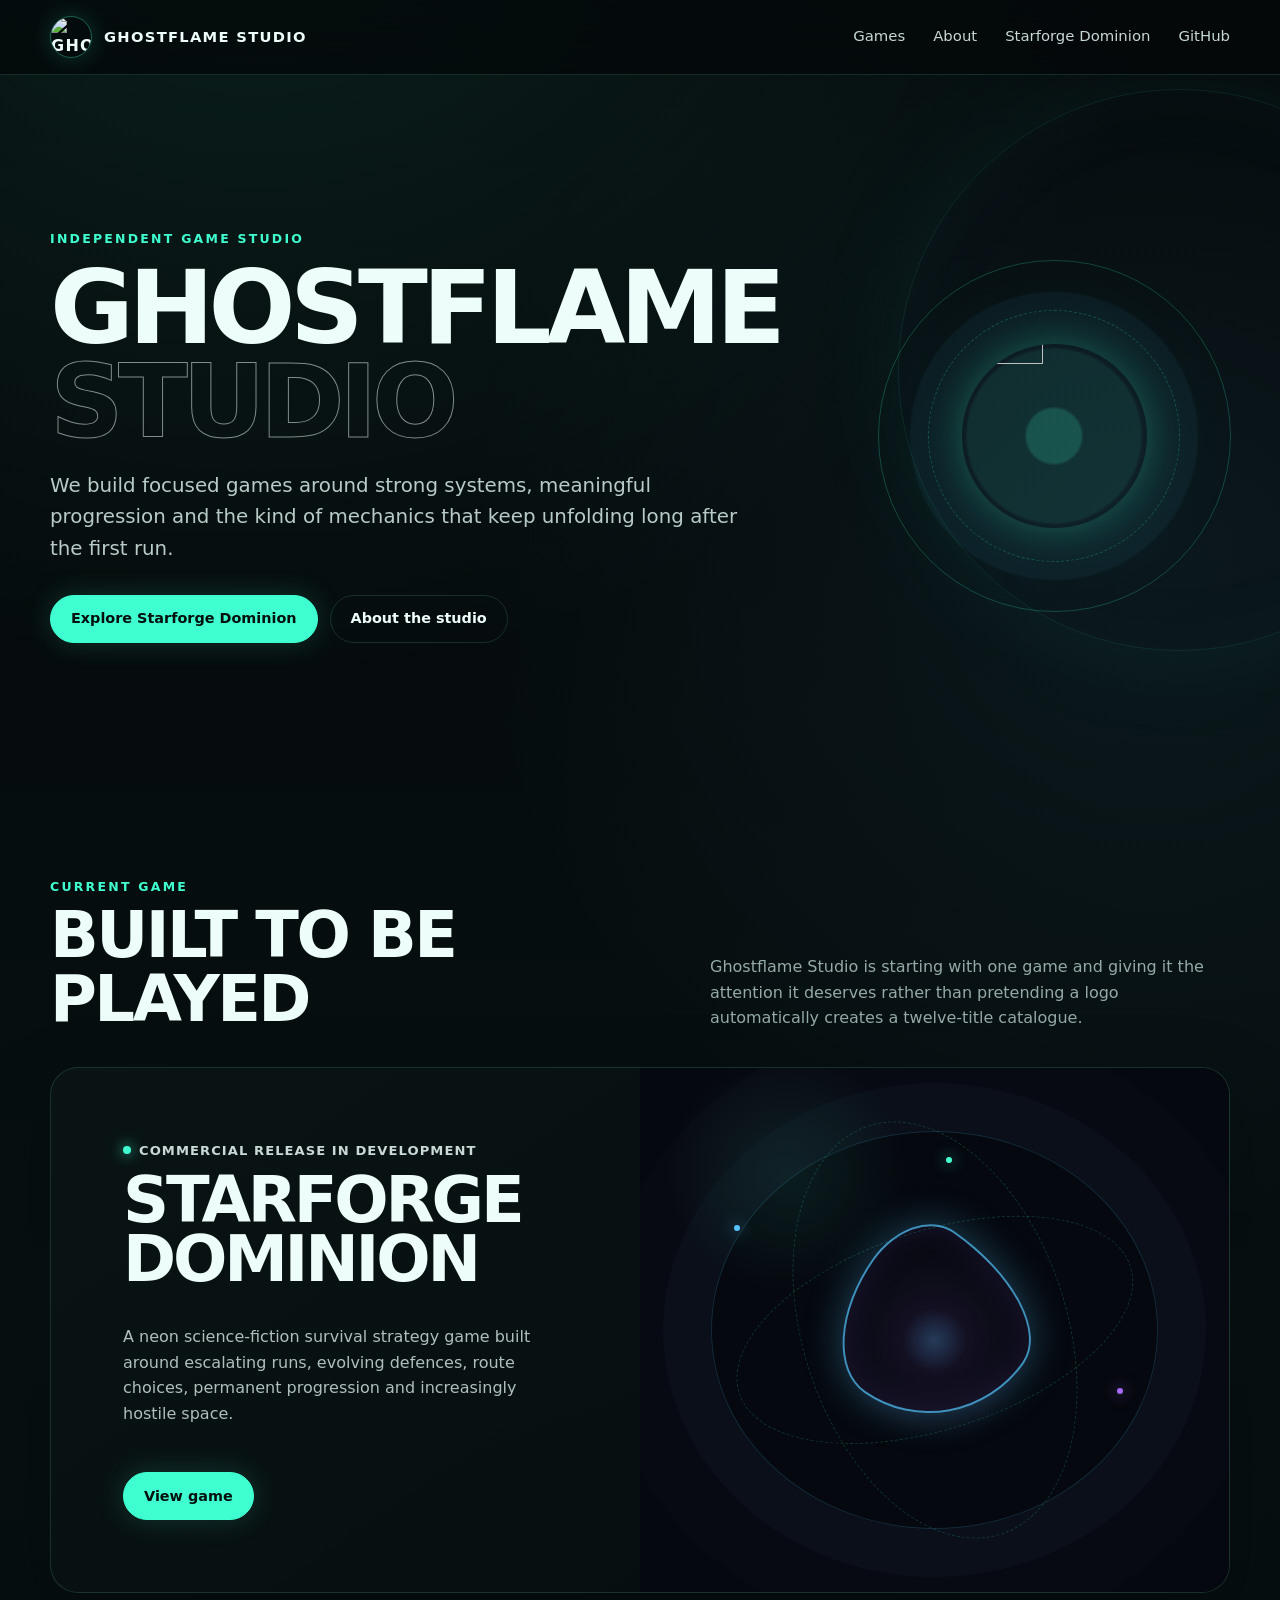
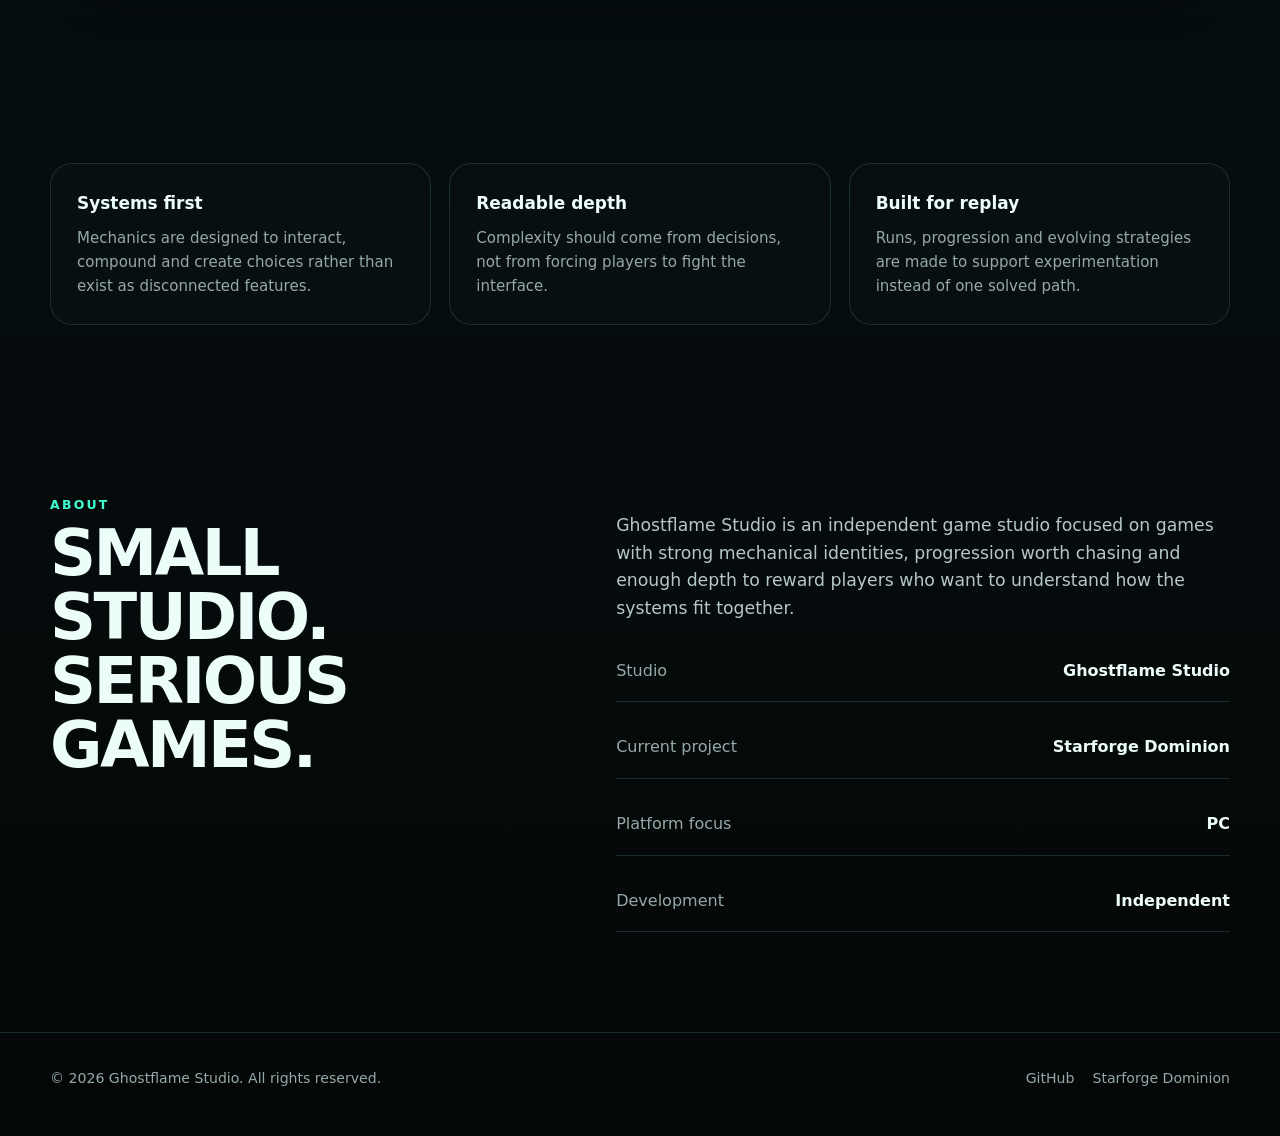
==== index.html @ c93c49a0 "Build Ghostflame Studio homepage" ====
<!doctype html>
<html lang="en-GB">
<head>
  <meta charset="utf-8">
  <meta name="viewport" content="width=device-width, initial-scale=1">
  <meta name="description" content="Ghostflame Studio is an independent game studio creating deep, systems-driven games. Explore Starforge Dominion and future releases.">
  <meta name="theme-color" content="#050809">
  <meta property="og:title" content="Ghostflame Studio">
  <meta property="og:description" content="Independent game studio creating deep, systems-driven games.">
  <meta property="og:type" content="website">
  <meta property="og:url" content="https://ghostflamestudio.github.io/">
  <title>Ghostflame Studio</title>
  <link rel="stylesheet" href="/styles.css">
</head>
<body>
  <header class="site-header">
    <div class="wrap nav">
      <a class="brand" href="/" aria-label="Ghostflame Studio home">
        <img src="https://avatars.githubusercontent.com/u/135355105?v=4" alt="Ghostflame Studio logo">
        <span>Ghostflame Studio</span>
      </a>
      <button class="nav-toggle" type="button" aria-label="Toggle navigation" aria-expanded="false">☰</button>
      <nav class="nav-links" aria-label="Primary navigation">
        <a href="#games">Games</a>
        <a href="#about">About</a>
        <a href="/starforge-dominion/">Starforge Dominion</a>
        <a href="https://github.com/ghostflamestudio">GitHub</a>
      </nav>
    </div>
  </header>

  <main>
    <section class="hero">
      <div class="wrap hero-grid">
        <div>
          <div class="eyebrow">Independent game studio</div>
          <h1>Ghostflame<br><span>Studio</span></h1>
          <p class="lead">We build focused games around strong systems, meaningful progression and the kind of mechanics that keep unfolding long after the first run.</p>
          <div class="actions">
            <a class="btn btn-primary" href="/starforge-dominion/">Explore Starforge Dominion</a>
            <a class="btn btn-ghost" href="#about">About the studio</a>
          </div>
        </div>
        <div class="flame-orb" aria-hidden="true">
          <img src="https://avatars.githubusercontent.com/u/135355105?v=4" alt="">
        </div>
      </div>
    </section>

    <section class="section" id="games">
      <div class="wrap">
        <div class="section-head">
          <div>
            <div class="eyebrow">Current game</div>
            <h2>Built to be played</h2>
          </div>
          <p>Ghostflame Studio is starting with one game and giving it the attention it deserves rather than pretending a logo automatically creates a twelve-title catalogue.</p>
        </div>

        <article class="game-card">
          <div class="game-card-copy">
            <span class="status">Commercial release in development</span>
            <h3>Starforge<br>Dominion</h3>
            <p>A neon science-fiction survival strategy game built around escalating runs, evolving defences, route choices, permanent progression and increasingly hostile space.</p>
            <div class="actions">
              <a class="btn btn-primary" href="/starforge-dominion/">View game</a>
            </div>
          </div>
          <div class="starforge-visual" aria-label="Abstract Starforge Dominion core visual">
            <div class="orbit one"></div>
            <div class="orbit two"></div>
            <span class="spark s1"></span>
            <span class="spark s2"></span>
            <span class="spark s3"></span>
          </div>
        </article>
      </div>
    </section>

    <section class="section-tight">
      <div class="wrap pillars">
        <div class="pillar">
          <strong>Systems first</strong>
          <p>Mechanics are designed to interact, compound and create choices rather than exist as disconnected features.</p>
        </div>
        <div class="pillar">
          <strong>Readable depth</strong>
          <p>Complexity should come from decisions, not from forcing players to fight the interface.</p>
        </div>
        <div class="pillar">
          <strong>Built for replay</strong>
          <p>Runs, progression and evolving strategies are made to support experimentation instead of one solved path.</p>
        </div>
      </div>
    </section>

    <section class="section" id="about">
      <div class="wrap about-grid">
        <div>
          <div class="eyebrow">About</div>
          <div class="section-head" style="margin-bottom:0">
            <h2>Small studio.<br>Serious games.</h2>
          </div>
        </div>
        <div>
          <p class="about-copy">Ghostflame Studio is an independent game studio focused on games with strong mechanical identities, progression worth chasing and enough depth to reward players who want to understand how the systems fit together.</p>
          <div class="fact-list">
            <div class="fact"><span>Studio</span><strong>Ghostflame Studio</strong></div>
            <div class="fact"><span>Current project</span><strong>Starforge Dominion</strong></div>
            <div class="fact"><span>Platform focus</span><strong>PC</strong></div>
            <div class="fact"><span>Development</span><strong>Independent</strong></div>
          </div>
        </div>
      </div>
    </section>
  </main>

  <footer class="footer">
    <div class="wrap footer-row">
      <div>© <span data-year></span> Ghostflame Studio. All rights reserved.</div>
      <div class="footer-links">
        <a href="https://github.com/ghostflamestudio">GitHub</a>
        <a href="/starforge-dominion/">Starforge Dominion</a>
      </div>
    </div>
  </footer>

  <script src="/script.js"></script>
</body>
</html>
---- styles.css ----
:root {
  --bg: #050809;
  --bg-soft: #0a1112;
  --panel: rgba(10, 20, 20, 0.78);
  --panel-strong: #0d1718;
  --text: #edfdf9;
  --muted: #95aaa6;
  --line: rgba(126, 255, 223, 0.14);
  --flame: #3fffd0;
  --flame-2: #16cdb0;
  --blue: #55c6ff;
  --violet: #a76bff;
  --danger: #ff5a87;
  --max: 1180px;
  --radius: 22px;
}

* { box-sizing: border-box; }
html { scroll-behavior: smooth; }
body {
  margin: 0;
  color: var(--text);
  background:
    radial-gradient(circle at 20% -10%, rgba(63,255,208,.12), transparent 30%),
    radial-gradient(circle at 90% 20%, rgba(85,198,255,.07), transparent 28%),
    linear-gradient(180deg, #040708 0%, #071011 48%, #040708 100%);
  font-family: Inter, ui-sans-serif, system-ui, -apple-system, BlinkMacSystemFont, "Segoe UI", sans-serif;
  line-height: 1.6;
  min-height: 100vh;
}

body::before {
  content: "";
  position: fixed;
  inset: 0;
  pointer-events: none;
  opacity: .22;
  background-image:
    linear-gradient(rgba(255,255,255,.025) 1px, transparent 1px),
    linear-gradient(90deg, rgba(255,255,255,.018) 1px, transparent 1px);
  background-size: 42px 42px;
  mask-image: linear-gradient(to bottom, rgba(0,0,0,.8), transparent 85%);
}

a { color: inherit; text-decoration: none; }
img { max-width: 100%; display: block; }
button, a { -webkit-tap-highlight-color: transparent; }

.wrap { width: min(calc(100% - 38px), var(--max)); margin: 0 auto; }

.site-header {
  position: sticky;
  top: 0;
  z-index: 50;
  background: rgba(5, 8, 9, .78);
  backdrop-filter: blur(18px);
  border-bottom: 1px solid var(--line);
}

.nav {
  min-height: 74px;
  display: flex;
  align-items: center;
  justify-content: space-between;
  gap: 24px;
}

.brand { display: flex; align-items: center; gap: 12px; font-weight: 800; letter-spacing: .08em; text-transform: uppercase; }
.brand img {
  width: 42px; height: 42px; object-fit: cover; border-radius: 50%;
  border: 1px solid rgba(63,255,208,.35);
  box-shadow: 0 0 24px rgba(63,255,208,.18);
}
.brand span { font-size: .92rem; }

.nav-links { display: flex; align-items: center; gap: 28px; color: #c7d8d4; font-size: .93rem; }
.nav-links a { transition: color .2s ease; }
.nav-links a:hover, .nav-links a:focus-visible { color: var(--flame); }
.nav-toggle { display: none; border: 0; background: transparent; color: var(--text); font-size: 1.5rem; }

.hero {
  min-height: 78vh;
  display: grid;
  place-items: center;
  position: relative;
  overflow: clip;
  padding: 96px 0 76px;
}
.hero::after {
  content: "";
  position: absolute;
  width: 560px; height: 560px;
  right: -180px; top: 2%;
  border-radius: 50%;
  border: 1px solid rgba(63,255,208,.10);
  box-shadow: 0 0 120px rgba(63,255,208,.06), inset 0 0 100px rgba(85,198,255,.03);
}
.hero-grid { display: grid; grid-template-columns: 1.15fr .85fr; gap: 64px; align-items: center; position: relative; z-index: 2; }
.eyebrow { color: var(--flame); font-size: .78rem; font-weight: 800; letter-spacing: .18em; text-transform: uppercase; }
.hero h1, .game-hero h1 {
  margin: 12px 0 20px;
  font-size: clamp(3.2rem, 8vw, 7.2rem);
  line-height: .92;
  letter-spacing: -.055em;
  text-transform: uppercase;
}
.hero h1 span, .game-hero h1 span { color: transparent; -webkit-text-stroke: 1px rgba(237,253,249,.52); }
.lead { max-width: 690px; color: #b8cbc7; font-size: clamp(1.04rem, 1.7vw, 1.24rem); }
.actions { display: flex; flex-wrap: wrap; gap: 12px; margin-top: 30px; }
.btn {
  display: inline-flex; align-items: center; justify-content: center; gap: 10px;
  min-height: 48px; padding: 0 20px; border-radius: 999px;
  border: 1px solid var(--line); font-weight: 800; font-size: .9rem;
  transition: transform .2s ease, border-color .2s ease, background .2s ease, box-shadow .2s ease;
}
.btn:hover { transform: translateY(-2px); }
.btn-primary { background: var(--flame); color: #03100e; border-color: var(--flame); box-shadow: 0 0 28px rgba(63,255,208,.17); }
.btn-primary:hover { box-shadow: 0 0 40px rgba(63,255,208,.28); }
.btn-ghost:hover { border-color: rgba(63,255,208,.45); background: rgba(63,255,208,.05); }

.flame-orb {
  width: min(420px, 82vw); aspect-ratio: 1; margin: 0 auto; position: relative;
  border-radius: 50%;
  display: grid; place-items: center;
  background:
    radial-gradient(circle, rgba(63,255,208,.17) 0 9%, transparent 10%),
    radial-gradient(circle, rgba(63,255,208,.08) 0 29%, transparent 30%),
    radial-gradient(circle, rgba(85,198,255,.06) 0 48%, transparent 49%);
}
.flame-orb::before, .flame-orb::after {
  content: ""; position: absolute; border-radius: 50%; inset: 8%;
  border: 1px solid rgba(63,255,208,.22);
  animation: spin 16s linear infinite;
}
.flame-orb::after { inset: 20%; border-style: dashed; animation-direction: reverse; animation-duration: 11s; }
.flame-orb img {
  width: 44%; aspect-ratio: 1; object-fit: cover; border-radius: 50%; position: relative; z-index: 2;
  box-shadow: 0 0 42px rgba(63,255,208,.24), 0 0 110px rgba(63,255,208,.10);
}
@keyframes spin { to { transform: rotate(360deg); } }

.section { padding: 100px 0; }
.section-tight { padding: 70px 0; }
.section-head { display: flex; justify-content: space-between; align-items: end; gap: 24px; margin-bottom: 36px; }
.section-head h2 { margin: 6px 0 0; font-size: clamp(2.2rem, 5vw, 4rem); line-height: 1; letter-spacing: -.04em; text-transform: uppercase; }
.section-head p { max-width: 520px; color: var(--muted); margin: 0; }

.game-card {
  position: relative; overflow: hidden;
  border: 1px solid var(--line); border-radius: 28px;
  background: linear-gradient(145deg, rgba(10,20,20,.92), rgba(7,13,15,.95));
  display: grid; grid-template-columns: 1fr 1fr; min-height: 520px;
  box-shadow: 0 30px 80px rgba(0,0,0,.25);
}
.game-card-copy { padding: clamp(34px, 6vw, 72px); display: flex; flex-direction: column; justify-content: center; position: relative; z-index: 2; }
.game-card h3 { font-size: clamp(2.6rem, 5vw, 5.2rem); line-height: .93; letter-spacing: -.05em; margin: 10px 0 18px; text-transform: uppercase; }
.game-card p { color: #aebfbc; max-width: 560px; }
.status { display: inline-flex; align-items: center; gap: 8px; color: #c9d9d6; font-size: .82rem; font-weight: 750; letter-spacing: .08em; text-transform: uppercase; }
.status::before { content: ""; width: 8px; height: 8px; border-radius: 50%; background: var(--flame); box-shadow: 0 0 14px var(--flame); }

.starforge-visual {
  position: relative; min-height: 440px; overflow: hidden;
  background:
    radial-gradient(circle at 50% 52%, rgba(85,198,255,.22), transparent 8%),
    radial-gradient(circle at 50% 52%, rgba(167,107,255,.12), transparent 25%),
    radial-gradient(circle at 25% 20%, rgba(63,255,208,.09), transparent 20%),
    #05080e;
}
.starforge-visual::before {
  content: ""; position: absolute; width: 180px; height: 180px; border: 2px solid rgba(85,198,255,.72);
  border-radius: 28% 72% 62% 38% / 38% 37% 63% 62%; left: 50%; top: 50%; transform: translate(-50%, -50%) rotate(35deg);
  box-shadow: 0 0 40px rgba(85,198,255,.32), inset 0 0 36px rgba(167,107,255,.14);
}
.starforge-visual::after {
  content: ""; position: absolute; inset: 12%; border-radius: 50%; border: 1px solid rgba(85,198,255,.18);
  box-shadow: 0 0 0 48px rgba(85,198,255,.025), 0 0 0 108px rgba(167,107,255,.018);
}
.orbit { position: absolute; border: 1px dashed rgba(63,255,208,.18); border-radius: 50%; left: 50%; top: 50%; transform: translate(-50%,-50%) rotate(-18deg); }
.orbit.one { width: 70%; height: 38%; }
.orbit.two { width: 45%; height: 82%; }
.spark { position: absolute; width: 6px; height: 6px; border-radius: 50%; background: var(--blue); box-shadow: 0 0 16px var(--blue); }
.spark.s1 { left: 16%; top: 30%; }.spark.s2 { right: 18%; top: 61%; background: var(--violet); box-shadow: 0 0 16px var(--violet); }.spark.s3 { left: 52%; top: 17%; background: var(--flame); box-shadow: 0 0 16px var(--flame); }

.pillars { display: grid; grid-template-columns: repeat(3,1fr); gap: 18px; }
.pillar { border: 1px solid var(--line); background: rgba(10,18,19,.62); border-radius: var(--radius); padding: 26px; }
.pillar strong { display: block; font-size: 1.06rem; margin-bottom: 8px; }
.pillar p { color: var(--muted); margin: 0; font-size: .94rem; }

.about-grid { display: grid; grid-template-columns: .9fr 1.1fr; gap: 64px; align-items: start; }
.about-copy { color: #b6c8c4; font-size: 1.08rem; }
.fact-list { display: grid; gap: 14px; }
.fact { display: flex; justify-content: space-between; gap: 24px; padding: 18px 0; border-bottom: 1px solid var(--line); color: var(--muted); }
.fact strong { color: var(--text); }

.footer { border-top: 1px solid var(--line); padding: 34px 0 46px; color: var(--muted); font-size: .88rem; }
.footer-row { display: flex; justify-content: space-between; gap: 24px; align-items: center; }
.footer-links { display: flex; gap: 18px; }

/* Starforge page */
.game-body { background: radial-gradient(circle at 50% 0%, rgba(85,198,255,.09), transparent 35%), #04070b; }
.game-hero { position: relative; overflow: clip; min-height: 74vh; display: grid; align-items: center; padding: 100px 0 82px; }
.game-hero::before { content:""; position:absolute; inset:0; background: linear-gradient(90deg, rgba(4,7,11,.98) 0 43%, rgba(4,7,11,.58) 65%, rgba(4,7,11,.85) 100%); z-index:1; }
.game-hero .starfield { position: absolute; inset: 0; background:
  radial-gradient(circle at 78% 48%, rgba(85,198,255,.18), transparent 7%),
  radial-gradient(circle at 78% 48%, rgba(167,107,255,.13), transparent 20%),
  radial-gradient(circle at 87% 22%, rgba(63,255,208,.06), transparent 14%);
}
.game-hero .starfield::before { content:""; position:absolute; width:270px; height:270px; right:11%; top:31%; border:2px solid rgba(85,198,255,.45); border-radius:50%; box-shadow: 0 0 100px rgba(85,198,255,.15), inset 0 0 70px rgba(167,107,255,.08); }
.game-hero .wrap { position: relative; z-index: 2; }
.game-hero h1 { max-width: 830px; font-size: clamp(3.6rem, 9vw, 8.5rem); }
.game-hero .lead { max-width: 720px; }
.meta-row { display:flex; flex-wrap:wrap; gap:10px; margin-top:24px; }
.meta { border:1px solid rgba(85,198,255,.22); background:rgba(85,198,255,.045); color:#c5dff1; border-radius:999px; padding:8px 12px; font-size:.8rem; font-weight:760; letter-spacing:.04em; }

.feature-grid { display: grid; grid-template-columns: repeat(2,1fr); gap: 18px; }
.feature { min-height: 230px; border: 1px solid rgba(85,198,255,.14); border-radius: 24px; padding: 30px; background: linear-gradient(150deg, rgba(8,17,23,.8), rgba(9,11,19,.75)); }
.feature .num { color: var(--blue); font-size: .78rem; font-weight: 850; letter-spacing: .18em; }
.feature h3 { margin: 28px 0 10px; font-size: 1.45rem; }
.feature p { color: #99acb7; margin: 0; }

.economy { display:grid; grid-template-columns:repeat(2,1fr); gap:18px; }
.currency { border-radius:24px; padding:32px; border:1px solid var(--line); background:rgba(9,17,18,.72); }
.currency .label { font-size:.78rem; text-transform:uppercase; letter-spacing:.16em; color:var(--muted); }
.currency h3 { font-size:2rem; margin:8px 0 12px; }
.currency p { margin:0; color:#a9bbb8; }
.currency.salvage h3 { color:var(--flame); }
.currency.alloy h3 { color:var(--blue); }

.callout { border:1px solid rgba(85,198,255,.18); border-radius:28px; padding:clamp(34px,6vw,70px); background:
  radial-gradient(circle at 90% 20%, rgba(167,107,255,.11), transparent 30%),
  rgba(7,12,18,.8); }
.callout h2 { margin: 0 0 12px; font-size:clamp(2.2rem,5vw,4.5rem); text-transform:uppercase; line-height:1; letter-spacing:-.04em; }
.callout p { color:#a9bbc2; max-width:700px; }
.note { color:#7f9298; font-size:.85rem; margin-top:16px; }

@media (max-width: 900px) {
  .hero-grid, .game-card, .about-grid { grid-template-columns: 1fr; }
  .hero { padding-top: 72px; }
  .flame-orb { width: min(330px, 74vw); }
  .game-card .starforge-visual { order: -1; min-height: 340px; }
  .pillars { grid-template-columns: 1fr; }
  .feature-grid, .economy { grid-template-columns: 1fr; }
  .section-head { align-items: start; flex-direction: column; }
}

@media (max-width: 680px) {
  .nav-toggle { display: block; }
  .nav-links {
    position: absolute; left: 19px; right: 19px; top: 68px; padding: 18px;
    border: 1px solid var(--line); border-radius: 18px; background: rgba(5,10,11,.97);
    display: none; flex-direction: column; align-items: stretch; gap: 6px;
  }
  .nav-links.open { display: flex; }
  .nav-links a { padding: 10px 8px; }
  .brand span { font-size: .78rem; }
  .hero h1, .game-hero h1 { font-size: clamp(3rem, 17vw, 5rem); }
  .section { padding: 74px 0; }
  .game-card-copy { padding: 30px; }
  .footer-row { align-items: flex-start; flex-direction: column; }
}

@media (prefers-reduced-motion: reduce) {
  *, *::before, *::after { scroll-behavior: auto !important; animation-duration: .001ms !important; animation-iteration-count: 1 !important; }
}
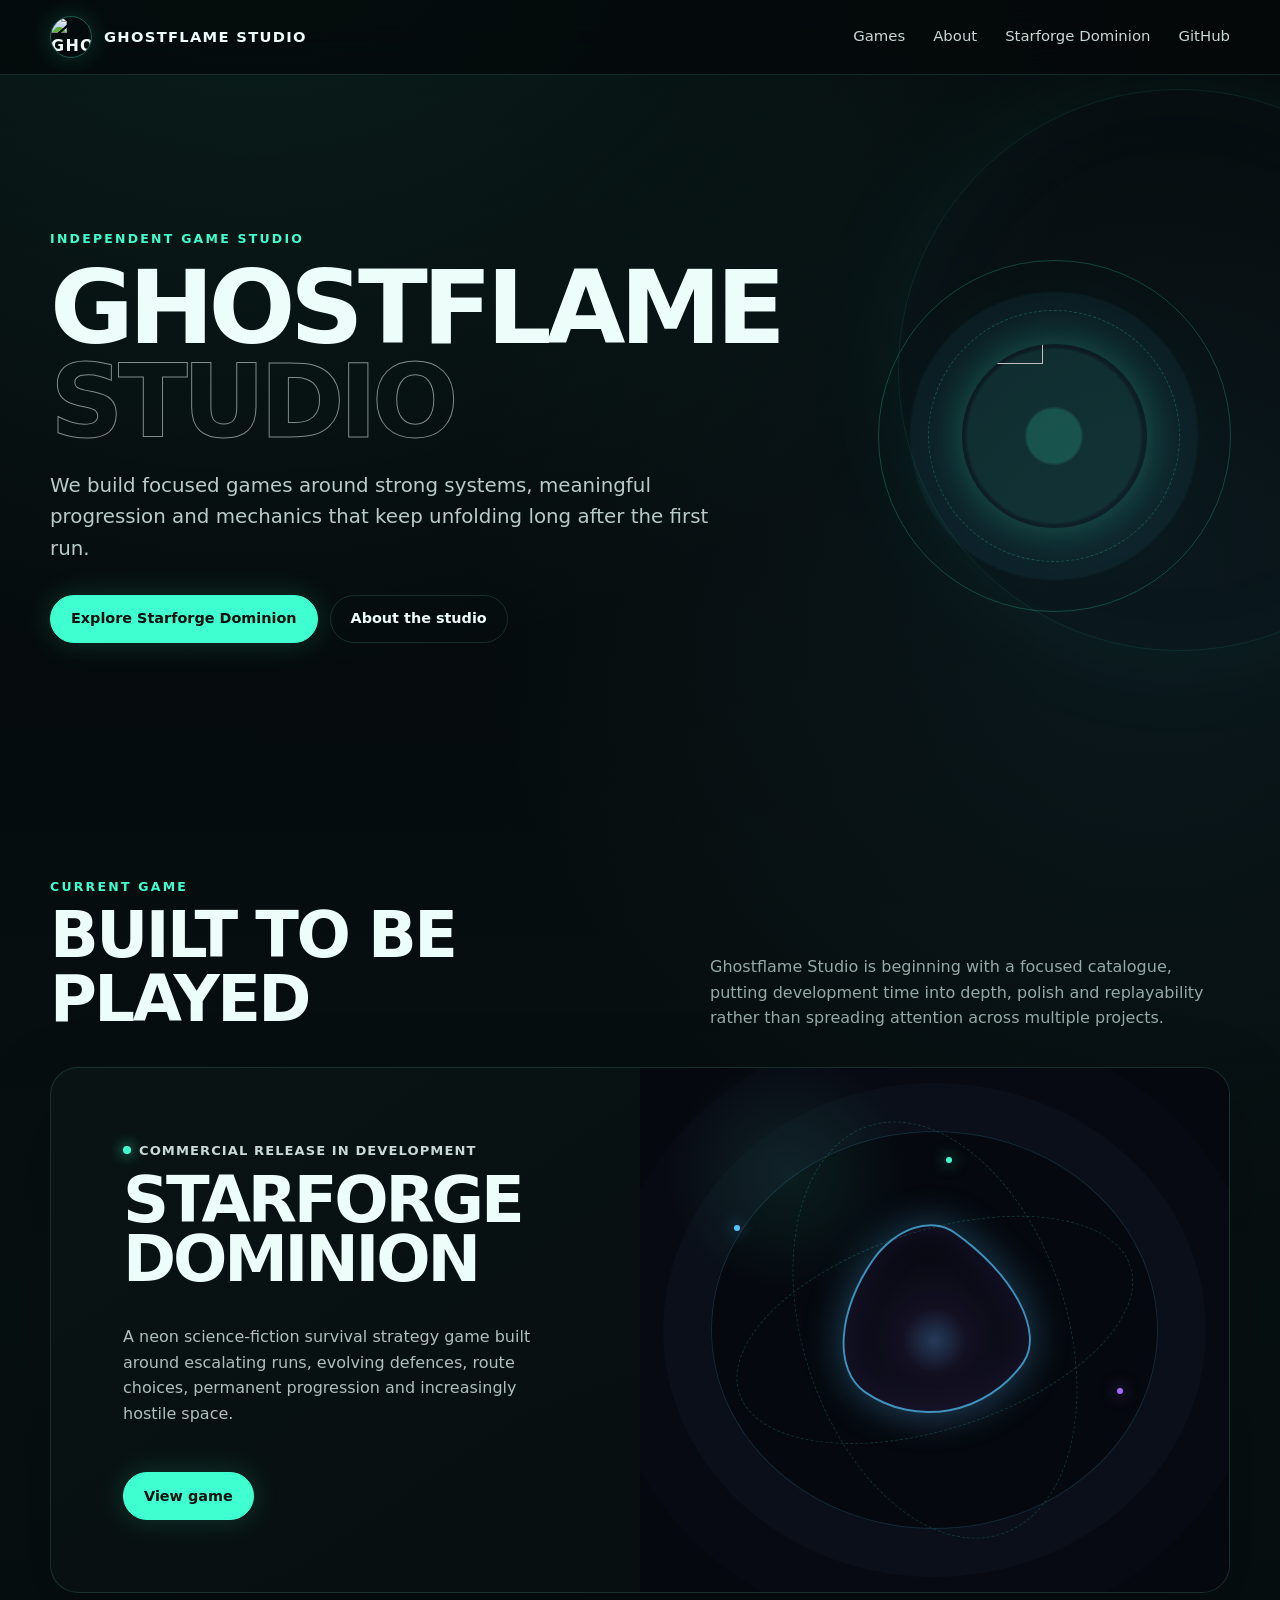
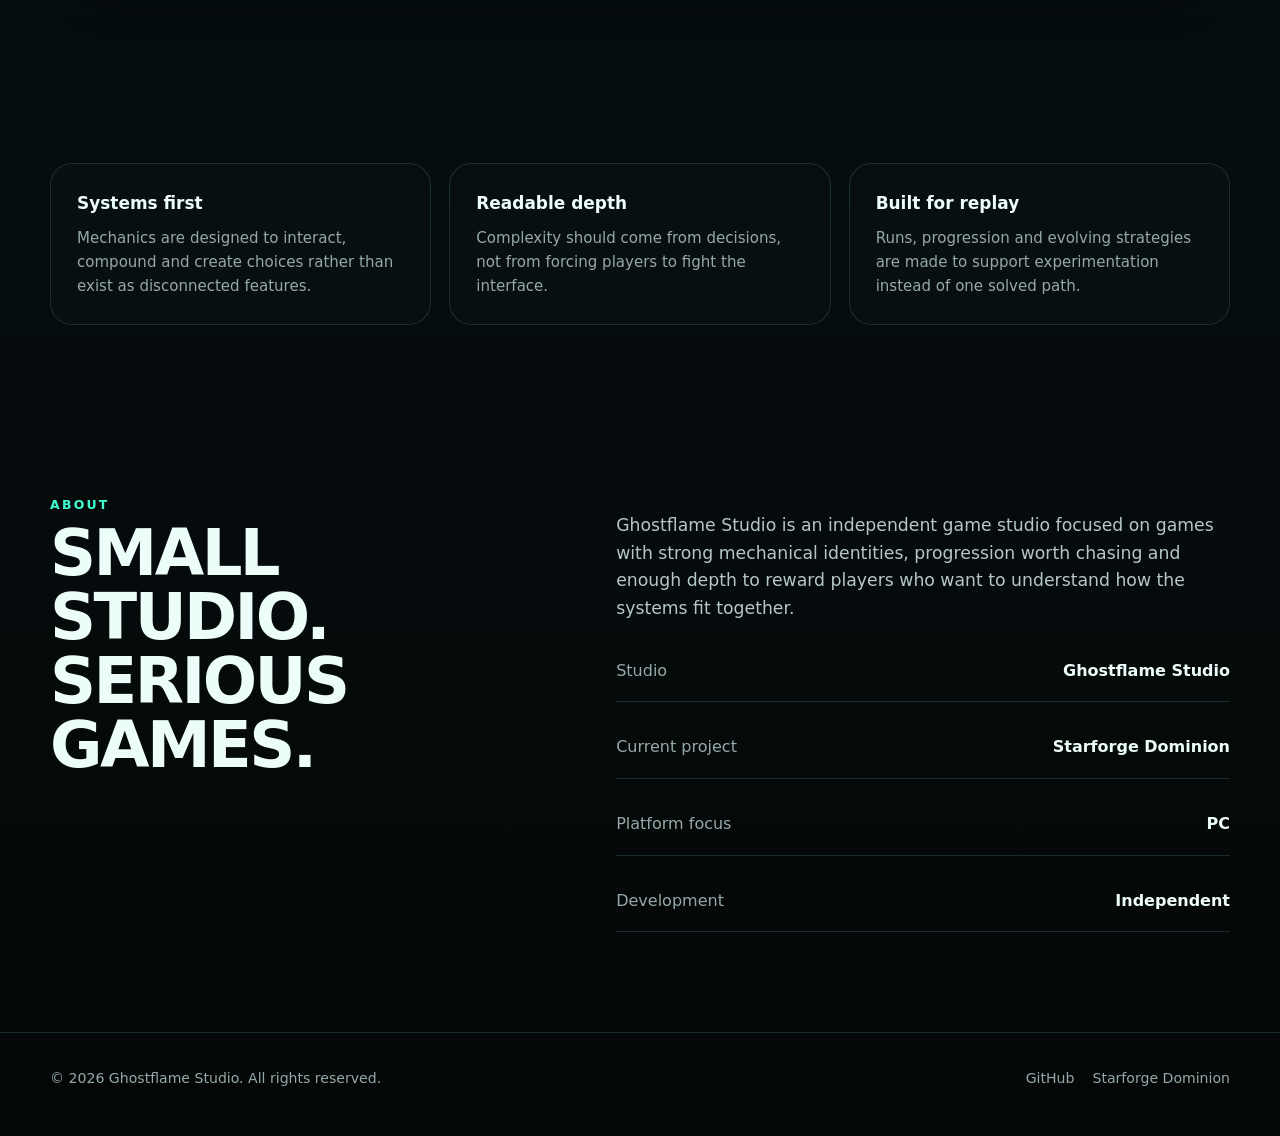
==== commit c5c3f545: "Refine Ghostflame Studio homepage copy" ====
--- a/index.html
+++ b/index.html
@@ -10,6 +10,7 @@
   <meta property="og:type" content="website">
   <meta property="og:url" content="https://ghostflamestudio.github.io/">
   <title>Ghostflame Studio</title>
+  <link rel="icon" href="https://avatars.githubusercontent.com/u/135355105?v=4">
   <link rel="stylesheet" href="/styles.css">
 </head>
 <body>
@@ -35,7 +36,7 @@
         <div>
           <div class="eyebrow">Independent game studio</div>
           <h1>Ghostflame<br><span>Studio</span></h1>
-          <p class="lead">We build focused games around strong systems, meaningful progression and the kind of mechanics that keep unfolding long after the first run.</p>
+          <p class="lead">We build focused games around strong systems, meaningful progression and mechanics that keep unfolding long after the first run.</p>
           <div class="actions">
             <a class="btn btn-primary" href="/starforge-dominion/">Explore Starforge Dominion</a>
             <a class="btn btn-ghost" href="#about">About the studio</a>
@@ -54,7 +55,7 @@
             <div class="eyebrow">Current game</div>
             <h2>Built to be played</h2>
           </div>
-          <p>Ghostflame Studio is starting with one game and giving it the attention it deserves rather than pretending a logo automatically creates a twelve-title catalogue.</p>
+          <p>Ghostflame Studio is beginning with a focused catalogue, putting development time into depth, polish and replayability rather than spreading attention across multiple projects.</p>
         </div>
 
         <article class="game-card">
